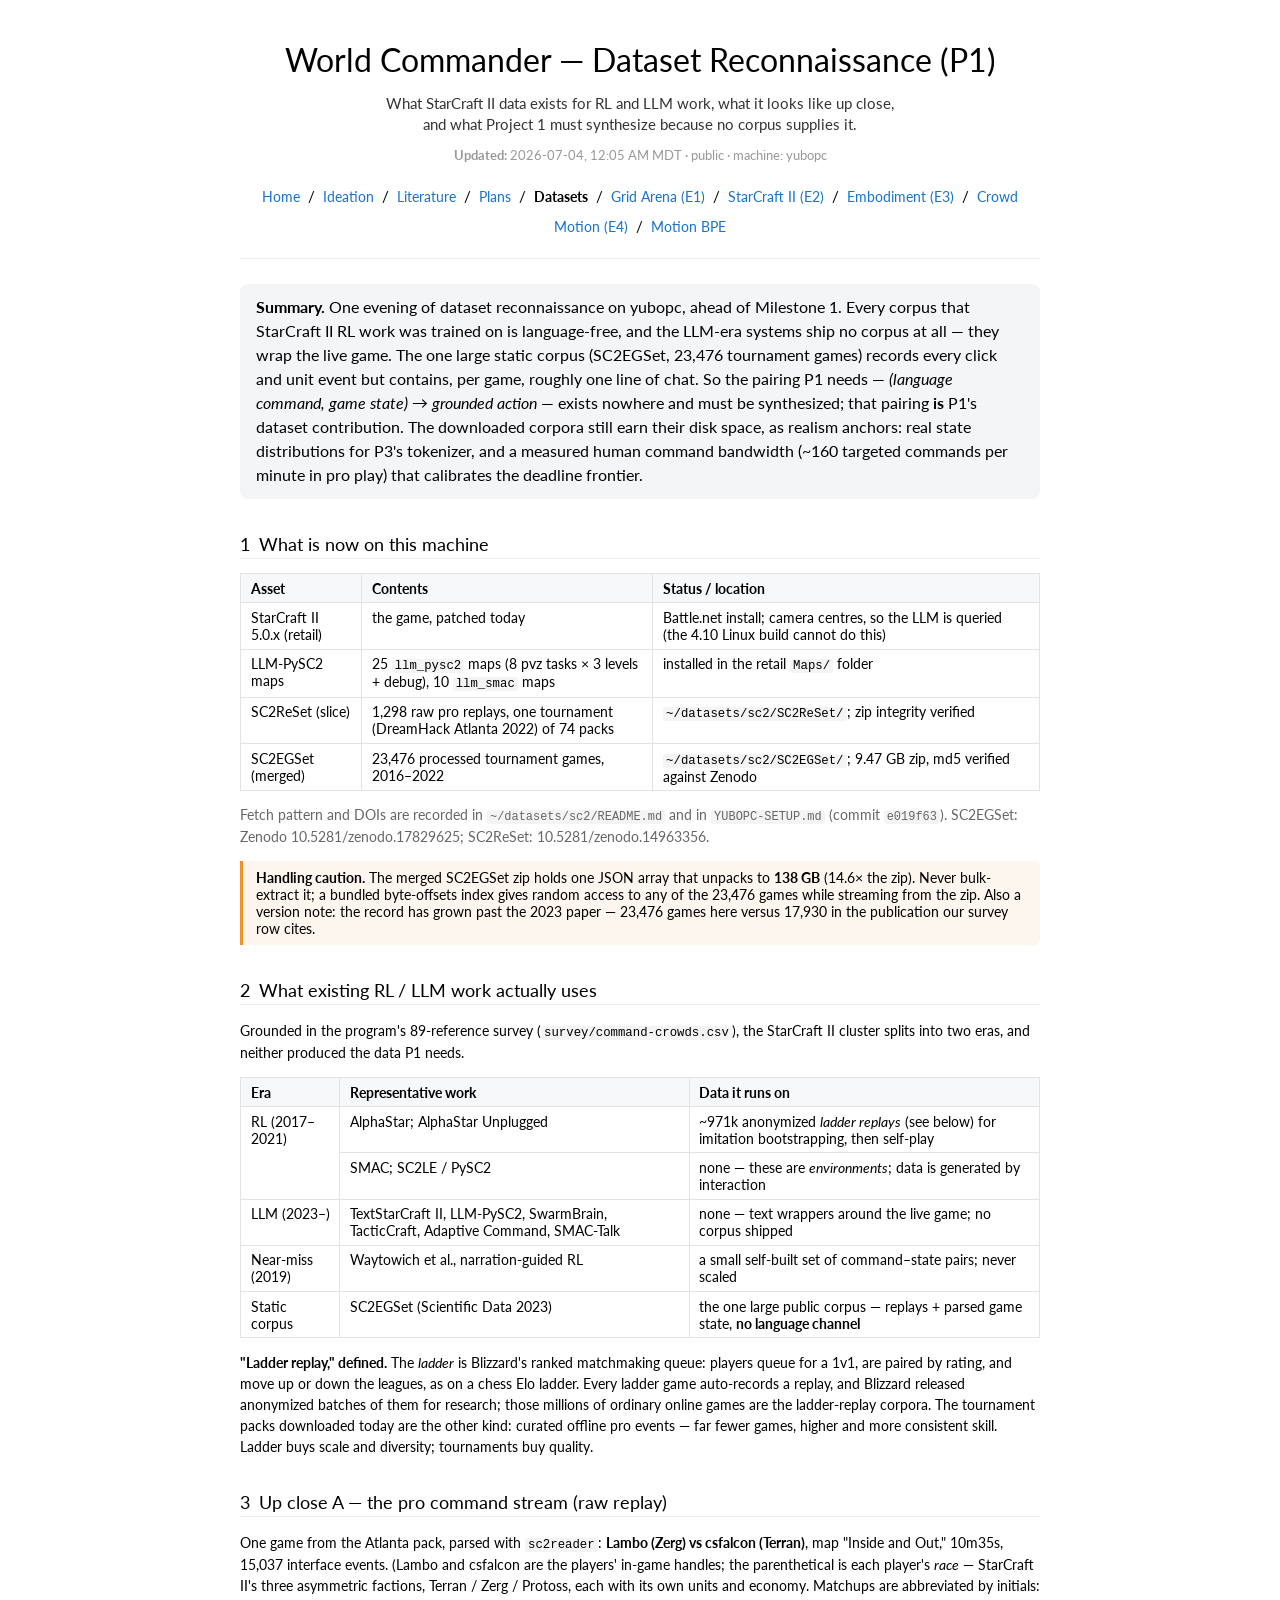
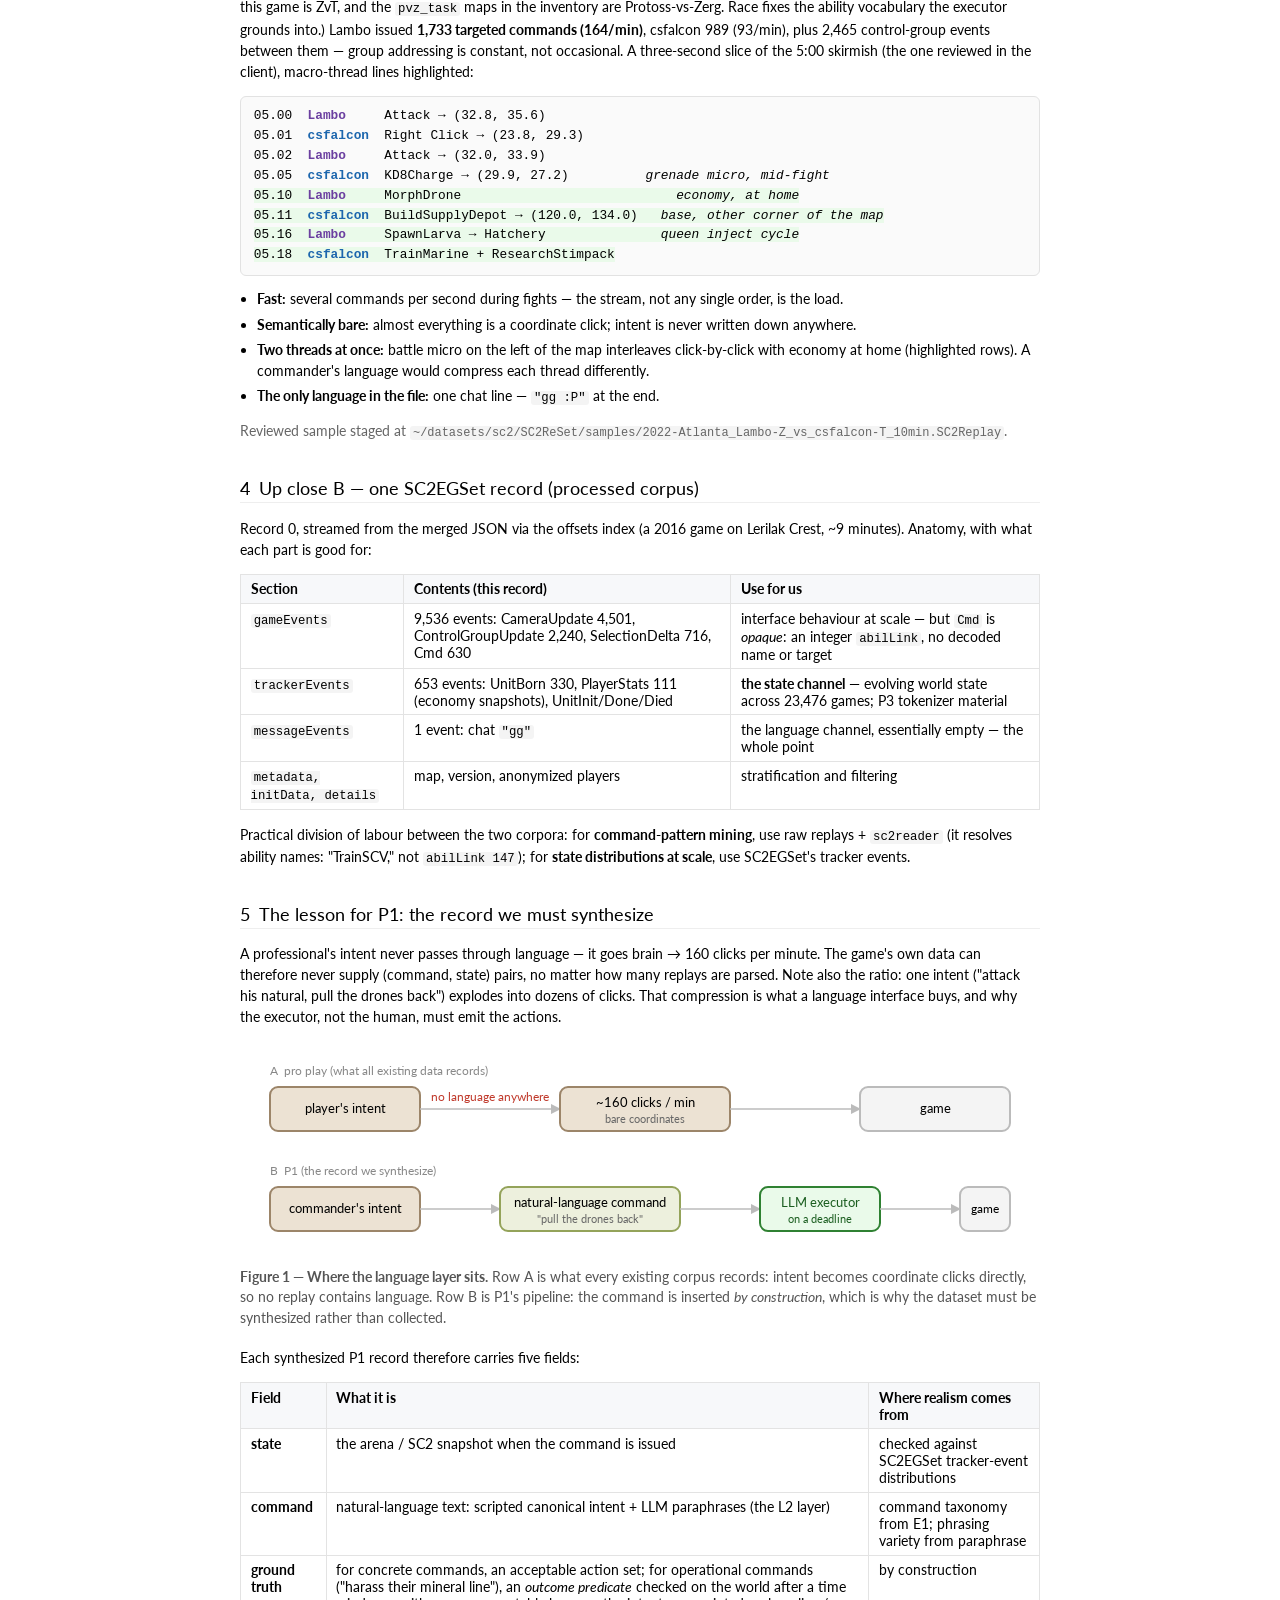
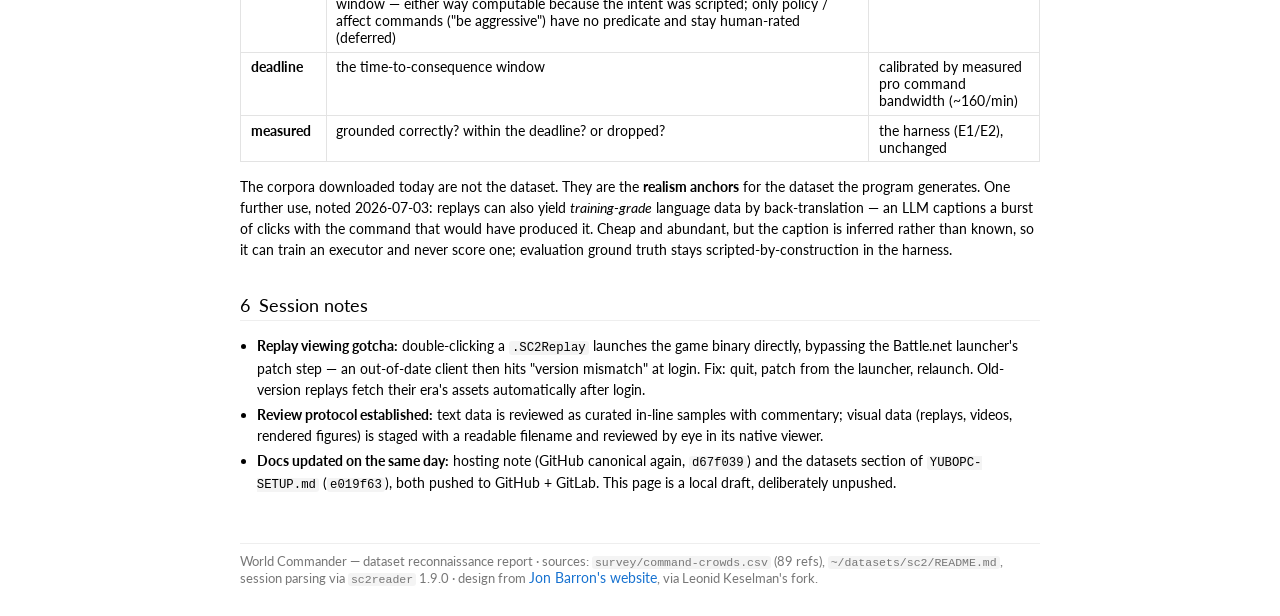
==== datasets.html @ 8c8896e9 "report: datasets.html — P1 dataset reconnaissance joins the hub The 2026-07-03 recon report: corpora" ====
<!doctype html>
<html lang="en"><head><meta charset="utf-8">
<meta name="robots" content="noindex, nofollow">
<meta name="viewport" content="width=device-width, initial-scale=1">
<title>World Commander &mdash; Dataset Reconnaissance (P1)</title>
<link rel="stylesheet" href="style.css">
<link href="https://fonts.googleapis.com/css?family=Lato:400,700,400italic,700italic" rel="stylesheet">
<style>
  /* page-specific report styles (generic base in style.css) */
  h2 { font-size: 1.1rem; margin-top: 2.2rem; border-bottom: 1px solid #eee; padding-bottom: .2rem; }
  .summary { background:#f3f5f7; border-radius:8px; padding:.7rem 1rem; font-size:1rem; }
  table { border-collapse: collapse; margin:.6rem 0; font-size:.92rem; }
  th, td { border:1px solid #e3e3e3; padding:.35rem .6rem; text-align:left; vertical-align:top; }
  th { background:#f7f8fa; }
  .hint { color:#666; font-size:.85rem; }
  pre.stream { background:#fafafa; border:1px solid #e2e2e2; border-radius:6px;
               padding:.6rem .8rem; font-size:.8rem; line-height:1.55; overflow-x:auto; }
  pre.stream .pL { color:#6b3fa0; font-weight:700; }   /* Lambo (Zerg) */
  pre.stream .pC { color:#1c66ad; font-weight:700; }   /* csfalcon (Terran) */
  pre.stream .macro { background:#eafaea; }            /* macro thread amid the fight */
  code { background:#f4f4f4; border-radius:3px; padding:0 .25em; font-size:.88em; }
  figure { margin:1.2rem 0; text-align:center; }
  figcaption { font-size:.85rem; color:#555; margin-top:.45rem; text-align:left; line-height:1.5; }
  .note { border-left:3px solid #f09228; background:#fdf6ee; padding:.5rem .8rem;
          font-size:.9rem; margin:.8rem 0; border-radius:0 6px 6px 0; }
  ul.tight { margin:.4rem 0; padding-left:1.2em; } ul.tight li { margin:.3em 0; line-height:1.5; }
  footer { margin-top:3rem; color:#777; font-size:.82rem; border-top:1px solid #eee; padding-top:.6rem; }
</style></head>
<body>
<div class="wrap">

<header class="mast">
  <h1>World Commander &mdash; Dataset Reconnaissance (P1)</h1>
  <p class="subtitle">What StarCraft II data exists for RL and LLM work, what it looks like up close, and what Project&nbsp;1 must synthesize because no corpus supplies it.</p>
  <p class="upd"><b>Updated:</b> 2026-07-04, 12:05 AM MDT &middot; public &middot; machine: yubopc</p>
</header>

<p class="topnav">
  <a href="home.html">Home</a> &nbsp;/&nbsp;
  <a href="ideation.html">Ideation</a> &nbsp;/&nbsp;
  <a href="literature.html">Literature</a> &nbsp;/&nbsp;
  <a href="plans.html">Plans</a> &nbsp;/&nbsp; <a href="datasets.html" class="active">Datasets</a> &nbsp;/&nbsp;
  <a href="index.html">Grid Arena (E1)</a> &nbsp;/&nbsp;
  <a href="sc2.html">StarCraft II (E2)</a> &nbsp;/&nbsp;
  <a href="embodiment.html">Embodiment (E3)</a> &nbsp;/&nbsp;
  <a href="motion.html">Crowd Motion (E4)</a> &nbsp;/&nbsp;
  <a href="graph-bpe-motion.html">Motion&nbsp;BPE</a>
</p>

<p class="summary"><b>Summary.</b> One evening of dataset reconnaissance on yubopc, ahead of Milestone&nbsp;1.
Every corpus that StarCraft II RL work was trained on is language-free, and the LLM-era systems ship no corpus
at all &mdash; they wrap the live game. The one large static corpus (SC2EGSet, 23,476 tournament games) records
every click and unit event but contains, per game, roughly one line of chat. So the pairing P1 needs &mdash;
<i>(language command, game state) &rarr; grounded action</i> &mdash; exists nowhere and must be synthesized;
that pairing <b>is</b> P1's dataset contribution. The downloaded corpora still earn their disk space, as
realism anchors: real state distributions for P3's tokenizer, and a measured human command bandwidth
(~160 targeted commands per minute in pro play) that calibrates the deadline frontier.</p>

<h2>1&ensp;What is now on this machine</h2>
<table>
<tr><th>Asset</th><th>Contents</th><th>Status / location</th></tr>
<tr><td>StarCraft II 5.0.x (retail)</td><td>the game, patched today</td><td>Battle.net install; camera centres, so the LLM is queried (the 4.10 Linux build cannot do this)</td></tr>
<tr><td>LLM-PySC2 maps</td><td>25 <code>llm_pysc2</code> maps (8 pvz tasks &times; 3 levels + debug), 10 <code>llm_smac</code> maps</td><td>installed in the retail <code>Maps/</code> folder</td></tr>
<tr><td>SC2ReSet (slice)</td><td>1,298 raw pro replays, one tournament (DreamHack Atlanta 2022) of 74 packs</td><td><code>~/datasets/sc2/SC2ReSet/</code>; zip integrity verified</td></tr>
<tr><td>SC2EGSet (merged)</td><td>23,476 processed tournament games, 2016&ndash;2022</td><td><code>~/datasets/sc2/SC2EGSet/</code>; 9.47&nbsp;GB zip, md5 verified against Zenodo</td></tr>
</table>
<p class="hint">Fetch pattern and DOIs are recorded in <code>~/datasets/sc2/README.md</code> and in <code>YUBOPC-SETUP.md</code> (commit <code>e019f63</code>). SC2EGSet: Zenodo 10.5281/zenodo.17829625; SC2ReSet: 10.5281/zenodo.14963356.</p>

<div class="note"><b>Handling caution.</b> The merged SC2EGSet zip holds one JSON array that unpacks to
<b>138&nbsp;GB</b> (14.6&times; the zip). Never bulk-extract it; a bundled byte-offsets index gives random access
to any of the 23,476 games while streaming from the zip. Also a version note: the record has grown past the
2023 paper &mdash; 23,476 games here versus 17,930 in the publication our survey row cites.</div>

<h2>2&ensp;What existing RL / LLM work actually uses</h2>
<p>Grounded in the program's 89-reference survey (<code>survey/command-crowds.csv</code>), the StarCraft II
cluster splits into two eras, and neither produced the data P1 needs.</p>
<table>
<tr><th>Era</th><th>Representative work</th><th>Data it runs on</th></tr>
<tr><td rowspan="2">RL (2017&ndash;2021)</td><td>AlphaStar; AlphaStar Unplugged</td><td>~971k anonymized <i>ladder replays</i> (see below) for imitation bootstrapping, then self-play</td></tr>
<tr><td>SMAC; SC2LE / PySC2</td><td>none &mdash; these are <i>environments</i>; data is generated by interaction</td></tr>
<tr><td>LLM (2023&ndash;)</td><td>TextStarCraft II, LLM-PySC2, SwarmBrain, TacticCraft, Adaptive Command, SMAC-Talk</td><td>none &mdash; text wrappers around the live game; no corpus shipped</td></tr>
<tr><td>Near-miss (2019)</td><td>Waytowich et al., narration-guided RL</td><td>a small self-built set of command&ndash;state pairs; never scaled</td></tr>
<tr><td>Static corpus</td><td>SC2EGSet (Scientific Data 2023)</td><td>the one large public corpus &mdash; replays + parsed game state, <b>no language channel</b></td></tr>
</table>
<p><b>"Ladder replay," defined.</b> The <i>ladder</i> is Blizzard's ranked matchmaking queue: players queue for
a 1v1, are paired by rating, and move up or down the leagues, as on a chess Elo ladder. Every ladder game
auto-records a replay, and Blizzard released anonymized batches of them for research; those millions of
ordinary online games are the ladder-replay corpora. The tournament packs downloaded today are the other kind:
curated offline pro events &mdash; far fewer games, higher and more consistent skill. Ladder buys scale and
diversity; tournaments buy quality.</p>

<h2>3&ensp;Up close A &mdash; the pro command stream (raw replay)</h2>
<p>One game from the Atlanta pack, parsed with <code>sc2reader</code>: <b>Lambo (Zerg) vs csfalcon (Terran)</b>,
map "Inside and Out," 10m35s, 15,037 interface events. (Lambo and csfalcon are the players' in-game handles;
the parenthetical is each player's <i>race</i> &mdash; StarCraft II's three asymmetric factions, Terran / Zerg /
Protoss, each with its own units and economy. Matchups are abbreviated by initials: this game is ZvT, and the
<code>pvz_task</code> maps in the inventory are Protoss-vs-Zerg. Race fixes the ability vocabulary the executor
grounds into.) Lambo issued <b>1,733 targeted commands (164/min)</b>,
csfalcon 989 (93/min), plus 2,465 control-group events between them &mdash; group addressing is constant, not
occasional. A three-second slice of the 5:00 skirmish (the one reviewed in the client), macro-thread lines
highlighted:</p>
<pre class="stream">
05.00  <span class="pL">Lambo</span>     Attack &rarr; (32.8, 35.6)
05.01  <span class="pC">csfalcon</span>  Right Click &rarr; (23.8, 29.3)
05.02  <span class="pL">Lambo</span>     Attack &rarr; (32.0, 33.9)
05.05  <span class="pC">csfalcon</span>  KD8Charge &rarr; (29.9, 27.2)          <i>grenade micro, mid-fight</i>
<span class="macro">05.10  <span class="pL">Lambo</span>     MorphDrone                            <i>economy, at home</i></span>
<span class="macro">05.11  <span class="pC">csfalcon</span>  BuildSupplyDepot &rarr; (120.0, 134.0)   <i>base, other corner of the map</i></span>
<span class="macro">05.16  <span class="pL">Lambo</span>     SpawnLarva &rarr; Hatchery               <i>queen inject cycle</i></span>
<span class="macro">05.18  <span class="pC">csfalcon</span>  TrainMarine + ResearchStimpack</span>
</pre>
<ul class="tight">
<li><b>Fast:</b> several commands per second during fights &mdash; the stream, not any single order, is the load.</li>
<li><b>Semantically bare:</b> almost everything is a coordinate click; intent is never written down anywhere.</li>
<li><b>Two threads at once:</b> battle micro on the left of the map interleaves click-by-click with economy
    at home (highlighted rows). A commander's language would compress each thread differently.</li>
<li><b>The only language in the file:</b> one chat line &mdash; <code>"gg :P"</code> at the end.</li>
</ul>
<p class="hint">Reviewed sample staged at
<code>~/datasets/sc2/SC2ReSet/samples/2022-Atlanta_Lambo-Z_vs_csfalcon-T_10min.SC2Replay</code>.</p>

<h2>4&ensp;Up close B &mdash; one SC2EGSet record (processed corpus)</h2>
<p>Record 0, streamed from the merged JSON via the offsets index (a 2016 game on Lerilak Crest, ~9 minutes).
Anatomy, with what each part is good for:</p>
<table>
<tr><th>Section</th><th>Contents (this record)</th><th>Use for us</th></tr>
<tr><td><code>gameEvents</code></td><td>9,536 events: CameraUpdate 4,501, ControlGroupUpdate 2,240, SelectionDelta 716, Cmd 630</td><td>interface behaviour at scale &mdash; but <code>Cmd</code> is <i>opaque</i>: an integer <code>abilLink</code>, no decoded name or target</td></tr>
<tr><td><code>trackerEvents</code></td><td>653 events: UnitBorn 330, PlayerStats 111 (economy snapshots), UnitInit/Done/Died</td><td><b>the state channel</b> &mdash; evolving world state across 23,476 games; P3 tokenizer material</td></tr>
<tr><td><code>messageEvents</code></td><td>1 event: chat <code>"gg"</code></td><td>the language channel, essentially empty &mdash; the whole point</td></tr>
<tr><td><code>metadata, initData, details</code></td><td>map, version, anonymized players</td><td>stratification and filtering</td></tr>
</table>
<p>Practical division of labour between the two corpora: for <b>command-pattern mining</b>, use raw replays +
<code>sc2reader</code> (it resolves ability names: "TrainSCV," not <code>abilLink 147</code>); for <b>state
distributions at scale</b>, use SC2EGSet's tracker events.</p>

<h2>5&ensp;The lesson for P1: the record we must synthesize</h2>
<p>A professional's intent never passes through language &mdash; it goes brain &rarr; 160 clicks per minute.
The game's own data can therefore never supply (command, state) pairs, no matter how many replays are parsed.
Note also the ratio: one intent ("attack his natural, pull the drones back") explodes into dozens of clicks.
That compression is what a language interface buys, and why the executor, not the human, must emit the actions.</p>

<figure>
<svg viewBox="0 0 760 210" width="100%" style="max-width:760px" role="img" aria-label="Where the language layer sits">
  <defs>
    <marker id="ar" viewBox="0 0 10 10" refX="9" refY="5" markerWidth="7" markerHeight="7" orient="auto">
      <path d="M0,0 L10,5 L0,10 z" fill="#bbb"/>
    </marker>
  </defs>
  <!-- row A: pro play -->
  <text x="10" y="28" font-size="12" fill="#888" font-family="Lato, sans-serif">A&ensp;pro play (what all existing data records)</text>
  <rect x="10" y="40" width="150" height="44" rx="8" fill="#ece2d3" stroke="#9c8569" stroke-width="2"/>
  <text x="85" y="66" text-anchor="middle" font-size="13" font-family="Lato, sans-serif">player's intent</text>
  <line x1="160" y1="62" x2="300" y2="62" stroke="#bbb" stroke-width="1.5" marker-end="url(#ar)"/>
  <text x="230" y="54" text-anchor="middle" font-size="11.5" fill="#c0392b" font-family="Lato, sans-serif">no language anywhere</text>
  <rect x="300" y="40" width="170" height="44" rx="8" fill="#ece2d3" stroke="#9c8569" stroke-width="2"/>
  <text x="385" y="60" text-anchor="middle" font-size="13" font-family="Lato, sans-serif">~160 clicks / min</text>
  <text x="385" y="76" text-anchor="middle" font-size="11" fill="#666" font-family="Lato, sans-serif">bare coordinates</text>
  <line x1="470" y1="62" x2="600" y2="62" stroke="#bbb" stroke-width="1.5" marker-end="url(#ar)"/>
  <rect x="600" y="40" width="150" height="44" rx="8" fill="#f4f4f4" stroke="#bbb" stroke-width="2"/>
  <text x="675" y="66" text-anchor="middle" font-size="13" font-family="Lato, sans-serif">game</text>
  <!-- row B: P1 -->
  <text x="10" y="128" font-size="12" fill="#888" font-family="Lato, sans-serif">B&ensp;P1 (the record we synthesize)</text>
  <rect x="10" y="140" width="150" height="44" rx="8" fill="#ece2d3" stroke="#9c8569" stroke-width="2"/>
  <text x="85" y="166" text-anchor="middle" font-size="13" font-family="Lato, sans-serif">commander's intent</text>
  <line x1="160" y1="162" x2="240" y2="162" stroke="#bbb" stroke-width="1.5" marker-end="url(#ar)"/>
  <rect x="240" y="140" width="180" height="44" rx="8" fill="#edf0dd" stroke="#94a35a" stroke-width="2"/>
  <text x="330" y="160" text-anchor="middle" font-size="13" font-family="Lato, sans-serif">natural-language command</text>
  <text x="330" y="176" text-anchor="middle" font-size="11" fill="#666" font-family="Lato, sans-serif">"pull the drones back"</text>
  <line x1="420" y1="162" x2="500" y2="162" stroke="#bbb" stroke-width="1.5" marker-end="url(#ar)"/>
  <rect x="500" y="140" width="120" height="44" rx="8" fill="#eafaea" stroke="#2f8132" stroke-width="2"/>
  <text x="560" y="160" text-anchor="middle" font-size="13" fill="#1b5e20" font-family="Lato, sans-serif">LLM executor</text>
  <text x="560" y="176" text-anchor="middle" font-size="11" fill="#1b5e20" font-family="Lato, sans-serif">on a deadline</text>
  <line x1="620" y1="162" x2="700" y2="162" stroke="#bbb" stroke-width="1.5" marker-end="url(#ar)"/>
  <rect x="700" y="140" width="50" height="44" rx="8" fill="#f4f4f4" stroke="#bbb" stroke-width="2"/>
  <text x="725" y="166" text-anchor="middle" font-size="12" font-family="Lato, sans-serif">game</text>
</svg>
<figcaption><b>Figure 1 &mdash; Where the language layer sits.</b> Row A is what every existing corpus records:
intent becomes coordinate clicks directly, so no replay contains language. Row B is P1's pipeline: the command
is inserted <i>by construction</i>, which is why the dataset must be synthesized rather than collected.</figcaption>
</figure>

<p>Each synthesized P1 record therefore carries five fields:</p>
<table>
<tr><th>Field</th><th>What it is</th><th>Where realism comes from</th></tr>
<tr><td><b>state</b></td><td>the arena / SC2 snapshot when the command is issued</td><td>checked against SC2EGSet tracker-event distributions</td></tr>
<tr><td><b>command</b></td><td>natural-language text: scripted canonical intent + LLM paraphrases (the L2 layer)</td><td>command taxonomy from E1; phrasing variety from paraphrase</td></tr>
<tr><td><b>ground truth</b></td><td>for concrete commands, an acceptable action set; for operational commands
("harass their mineral line"), an <i>outcome predicate</i> checked on the world after a time window &mdash;
either way computable because the intent was scripted; only policy / affect commands ("be aggressive") have no
predicate and stay human-rated (deferred)</td><td>by construction</td></tr>
<tr><td><b>deadline</b></td><td>the time-to-consequence window</td><td>calibrated by measured pro command bandwidth (~160/min)</td></tr>
<tr><td><b>measured</b></td><td>grounded correctly? within the deadline? or dropped?</td><td>the harness (E1/E2), unchanged</td></tr>
</table>
<p>The corpora downloaded today are not the dataset. They are the <b>realism anchors</b> for the dataset the
program generates. One further use, noted 2026-07-03: replays can also yield <i>training-grade</i> language data
by back-translation &mdash; an LLM captions a burst of clicks with the command that would have produced it. Cheap
and abundant, but the caption is inferred rather than known, so it can train an executor and never score one;
evaluation ground truth stays scripted-by-construction in the harness.</p>

<h2>6&ensp;Session notes</h2>
<ul class="tight">
<li><b>Replay viewing gotcha:</b> double-clicking a <code>.SC2Replay</code> launches the game binary directly,
bypassing the Battle.net launcher's patch step &mdash; an out-of-date client then hits "version mismatch" at
login. Fix: quit, patch from the launcher, relaunch. Old-version replays fetch their era's assets automatically
after login.</li>
<li><b>Review protocol established:</b> text data is reviewed as curated in-line samples with commentary;
visual data (replays, videos, rendered figures) is staged with a readable filename and reviewed by eye in its
native viewer.</li>
<li><b>Docs updated on the same day:</b> hosting note (GitHub canonical again, <code>d67f039</code>) and the
datasets section of <code>YUBOPC-SETUP.md</code> (<code>e019f63</code>), both pushed to GitHub + GitLab.
This page is a local draft, deliberately unpushed.</li>
</ul>

<footer>
World Commander &mdash; dataset reconnaissance report &middot; sources: <code>survey/command-crowds.csv</code> (89 refs),
<code>~/datasets/sc2/README.md</code>, session parsing via <code>sc2reader</code> 1.9.0 &middot;
design from <a href="https://jonbarron.info">Jon Barron's website</a>, via Leonid Keselman's fork.
</footer>

</div></body></html>
---- style.css ----
/* World Commander report hub — design adapted from Jon Barron's website
   (https://jonbarron.info), via Leonid Keselman's Jekyll fork, ported to static
   HTML. White background, Lato, blue (#1772d0) links, centered ~800px column. */

html, body { margin:0; padding:0; background:#fff; }

a { color:#1772d0; text-decoration:none; }
a:focus, a:hover { color:#f09228; text-decoration:none; }

body, td, th, tr, p, a, li { font-family:'Lato', Verdana, Helvetica, sans-serif; font-size:14px; }
strong, b { font-family:'Lato', Verdana, Helvetica, sans-serif; }
p { line-height:1.5; }

h1 { font-family:'Lato', Verdana, Helvetica, sans-serif; font-size:32px; font-weight:normal; text-align:center; margin:14px 0; }
h2 { font-family:'Lato', Verdana, Helvetica, sans-serif; font-size:22px; font-weight:normal; margin:2.2rem 0 .9rem; }
h3 { font-family:'Lato', Verdana, Helvetica, sans-serif; font-size:16px; font-weight:700; margin:0; }

/* centered single column */
.wrap { max-width:800px; margin:0 auto; padding:1.6rem 1.3rem 3rem; }

/* header / masthead */
.mast { text-align:center; padding-bottom:.3rem; }
.mast .subtitle { font-size:15px; color:#333; margin:6px auto 0; max-width:34em; line-height:1.45; }
.mast .upd { color:#999; font-size:12.5px; margin:11px 0 0; }

/* top navigation */
.topnav { text-align:center; font-size:15px; margin:.7em 0 1.7em; border-bottom:1px solid #eee; padding-bottom:1.1em; line-height:2; }
.topnav a.active { color:#000; font-weight:700; }

/* foldable members */
details.fold { margin:1.4rem 0; }
details.fold > summary { list-style:none; cursor:pointer; font-size:22px; user-select:none; }
details.fold > summary::-webkit-details-marker { display:none; }
details.fold > summary::before { content:"\25B8"; color:#999; margin-right:.45rem; font-size:.7em; }
details.fold[open] > summary::before { content:"\25BE"; }
details.fold[open] > summary { margin-bottom:1rem; }
.members { display:flex; flex-direction:column; gap:0; border:1px solid #e6e6e6; border-radius:10px; overflow:hidden; }
.member { display:flex; align-items:stretch; gap:1.15rem; padding:.95rem 1.1rem; }
.member + .member { border-top:1px solid #e6e6e6; }
.member .avatar { position:relative; flex:0 0 88px; width:88px; align-self:stretch; min-height:88px; border-radius:8px; background:#eee; border:1px solid #ddd; overflow:hidden; display:flex; align-items:center; justify-content:center; color:#999; font-weight:700; font-size:22px; letter-spacing:.5px; }
.member .avatar img { position:absolute; inset:0; width:100%; height:100%; object-fit:cover; object-position:center top; }
.member .minfo { align-self:center; }
.member .minfo { flex:1 1 auto; min-width:0; }
.member .nm { font-weight:700; font-size:16px; margin-bottom:.25rem; }
.member .line { font-size:13px; line-height:1.5; margin-top:.2rem; }
.member .line b { color:#888; }
.member .tbd { color:#aaa; font-style:italic; }

/* report content */
.para { font-size:15px; margin:0 0 .55rem; }
.focus { font-size:15px; margin:0 0 .55rem; } .focus b { font-weight:700; }
.legend { color:#888; font-size:12.5px; line-height:1.5; margin:.3rem 0 0; }
.stages { font-size:14px; line-height:1.55; margin:.7rem 0 .2rem; padding-left:1.15em; }
.stages li { margin:.4em 0; }
table.repro { border-collapse:collapse; width:100%; margin:.7rem 0; font-size:13px; }
table.repro th, table.repro td { border:1px solid #e2e8f0; padding:6px 9px; text-align:left; vertical-align:top; line-height:1.45; }
table.repro th { background:#f7f8fa; font-weight:700; }

/* paradigm flowchart */
.pipe { display:flex; align-items:center; flex-wrap:wrap; gap:9px; margin:1.1rem 0 .5rem; }
.box { border-radius:8px; padding:10px 13px; font-size:13px; text-align:center; border:2px solid; }
.shared { background:#ece2d3; border-color:#9c8569; }   /* trunk  */
.edge { background:#edf0dd; border-color:#94a35a; }     /* branch */
.arr { color:#bbb; font-size:1.3rem; }
.execs { display:flex; flex-direction:column; gap:7px; }
.erow { display:flex; align-items:center; gap:7px; flex-wrap:wrap; }
.grow { background:#eafaea; border-color:#2f8132; color:#1b5e20; }
.parked { background:#f4f4f4; border-color:#bbb; color:#888; }

/* project / publication rows (for the report pages that list items) */
.proj-row { display:flex; gap:1rem; align-items:flex-start; margin:1.1rem 0; }
.proj-img img { max-width:160px; height:auto; border-radius:6px; }

/* footer attribution */
.attribution { text-align:center; font-size:12px; color:#aaa; margin-top:3rem; }
.attribution a { font-size:12px; }

/* responsive */
@media screen and (max-width:720px) {
  body, td, th, tr, p, a { font-size:15px; }
  h1 { font-size:28px; } h2 { font-size:20px; }
  .topnav { font-size:14px; }
  .proj-row { flex-direction:column; }
  .proj-img img { max-width:240px; }
}
@media screen and (max-width:480px) {
  h1 { font-size:24px; } h2 { font-size:18px; } h3 { font-size:15px; }
}
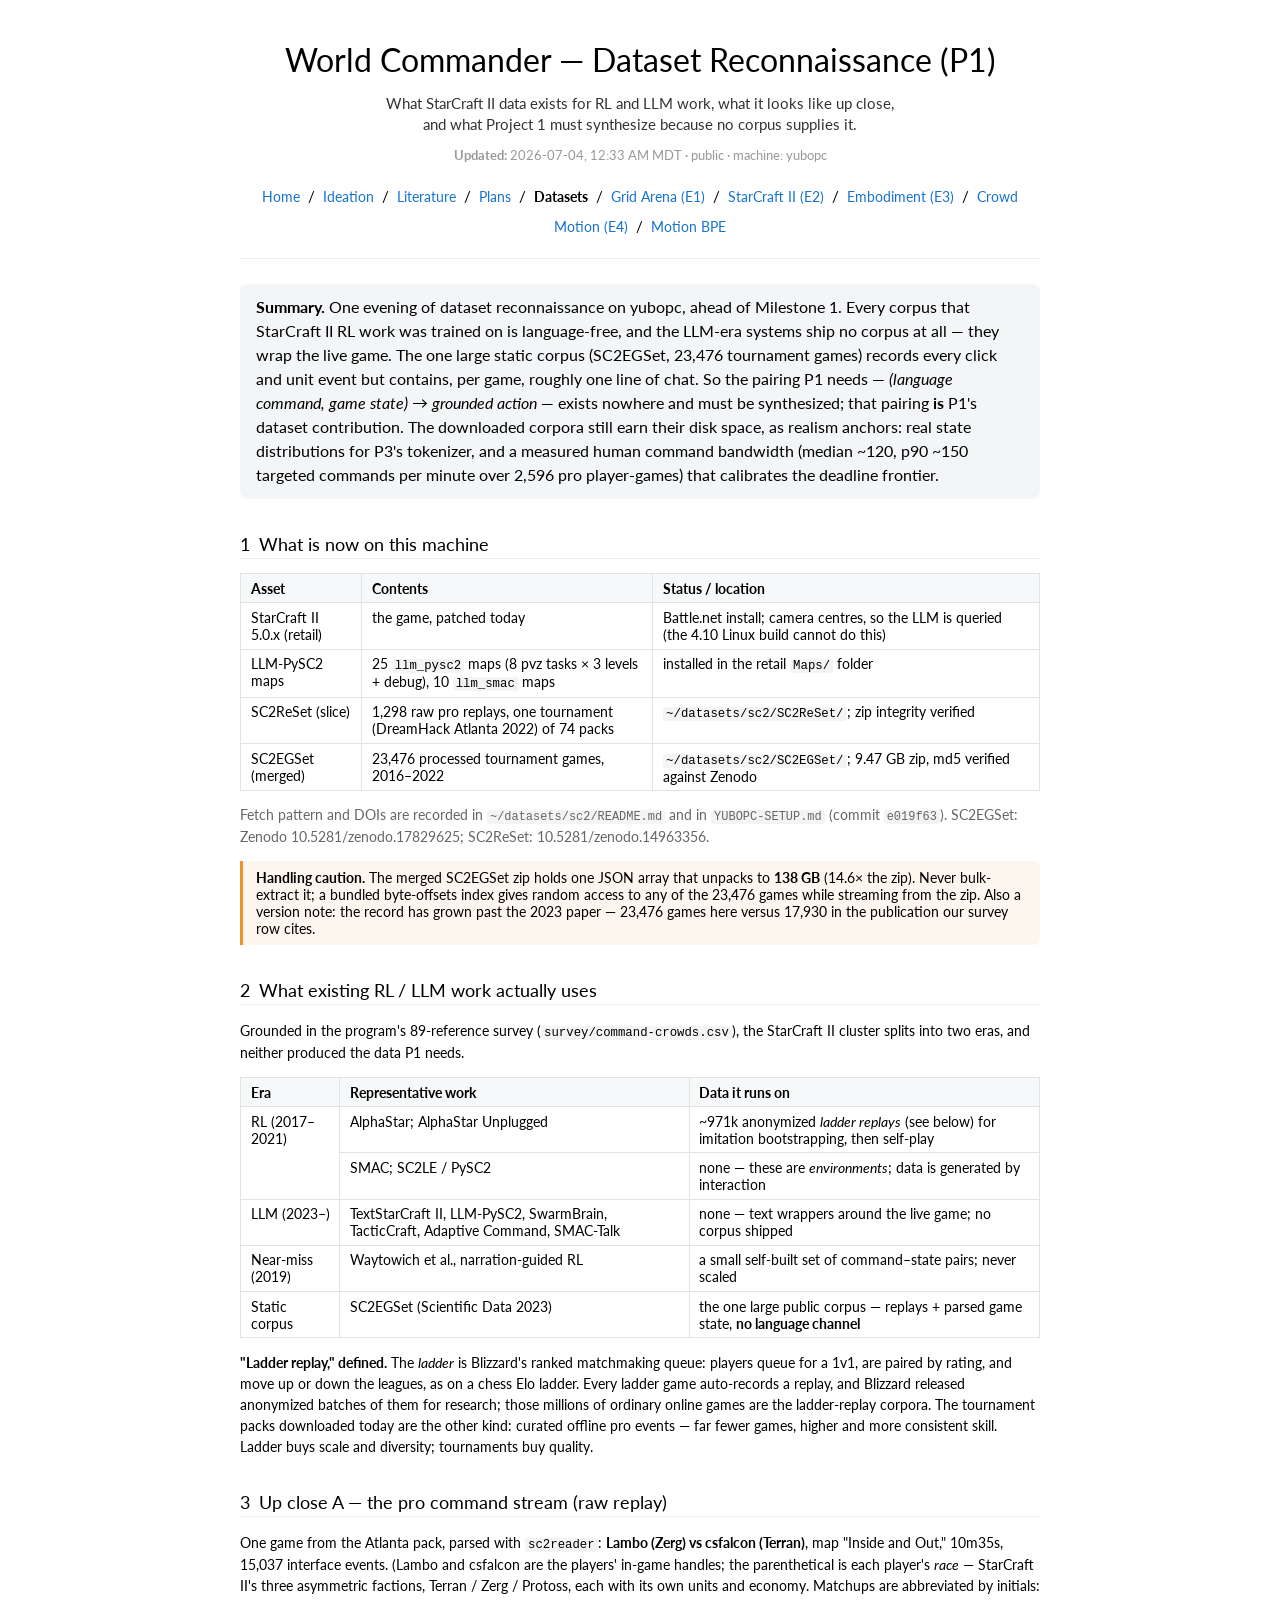
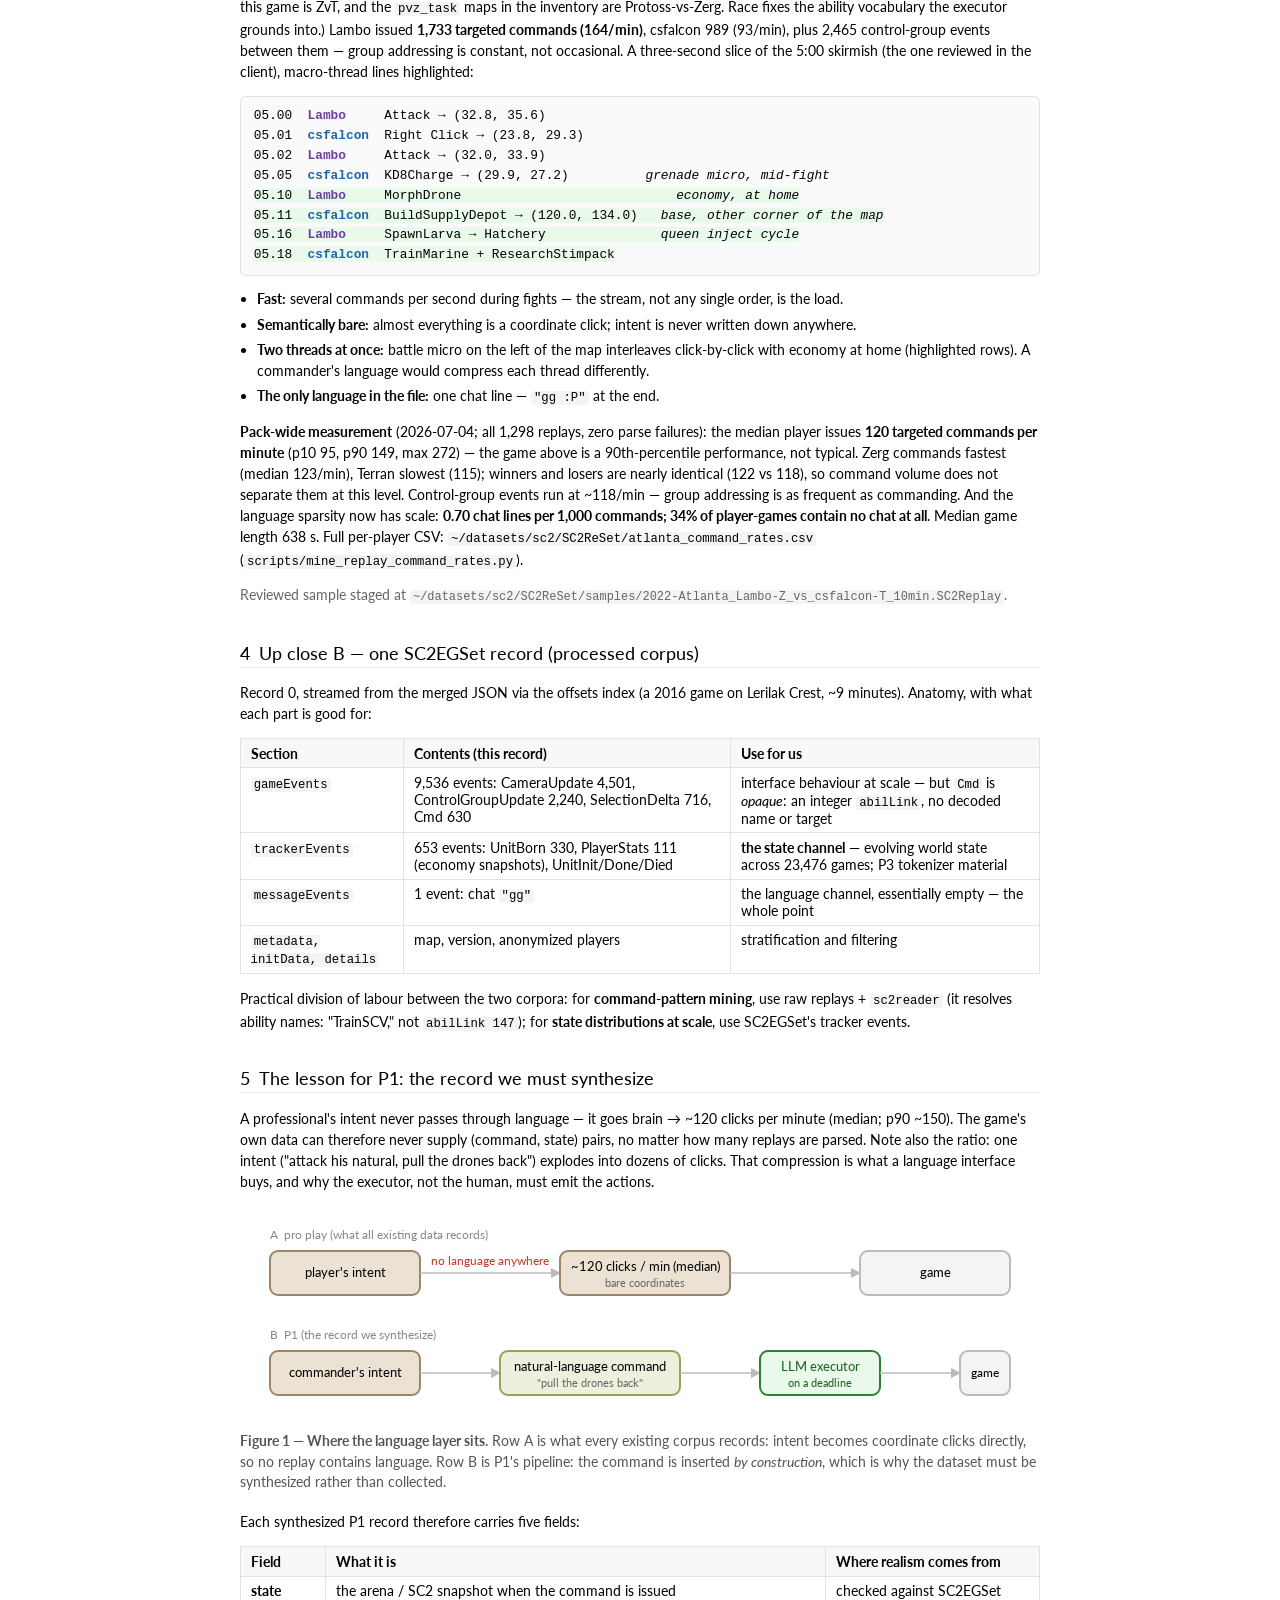
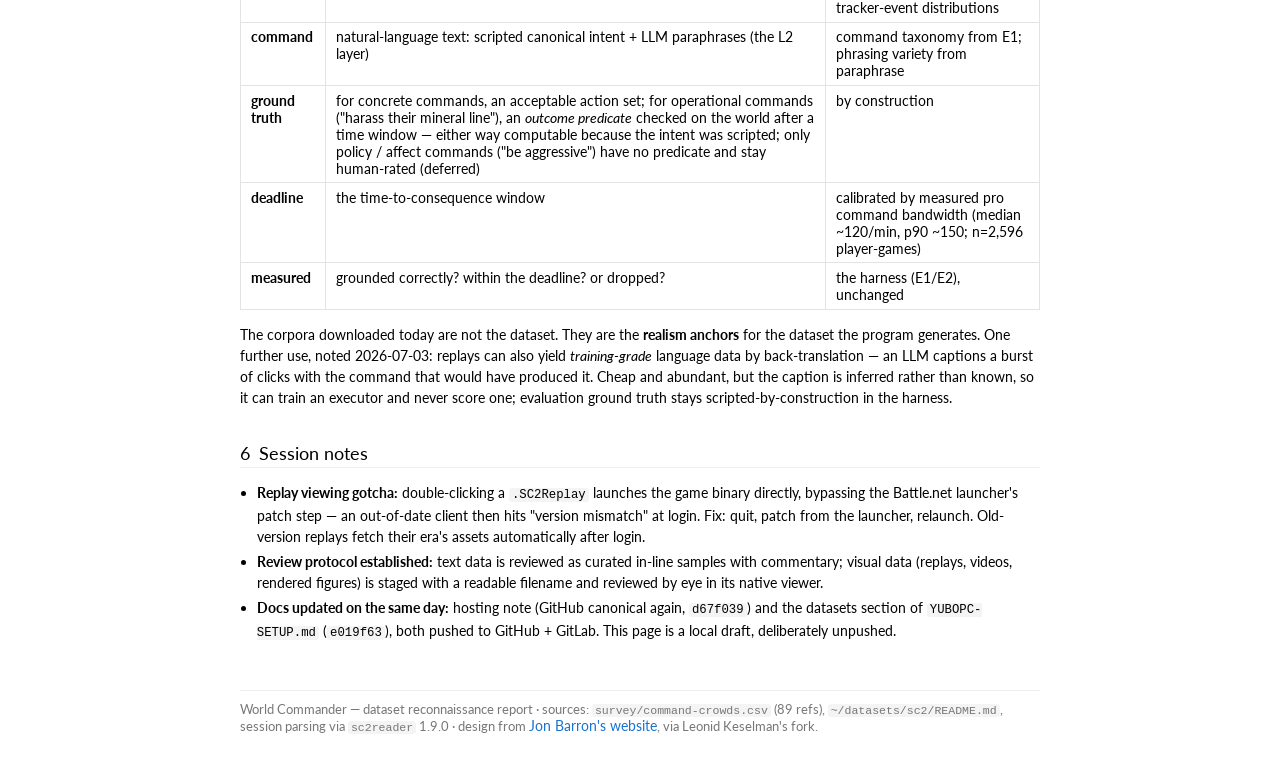
==== commit 6ff688fe: "datasets: replace n=1 bandwidth anchor with measured pack-wide distribution All 1,298 Atlanta replay" ====
--- a/datasets.html
+++ b/datasets.html
@@ -32,7 +32,7 @@
 <header class="mast">
   <h1>World Commander &mdash; Dataset Reconnaissance (P1)</h1>
   <p class="subtitle">What StarCraft II data exists for RL and LLM work, what it looks like up close, and what Project&nbsp;1 must synthesize because no corpus supplies it.</p>
-  <p class="upd"><b>Updated:</b> 2026-07-04, 12:05 AM MDT &middot; public &middot; machine: yubopc</p>
+  <p class="upd"><b>Updated:</b> 2026-07-04, 12:33 AM MDT &middot; public &middot; machine: yubopc</p>
 </header>
 
 <p class="topnav">
@@ -54,7 +54,8 @@
 <i>(language command, game state) &rarr; grounded action</i> &mdash; exists nowhere and must be synthesized;
 that pairing <b>is</b> P1's dataset contribution. The downloaded corpora still earn their disk space, as
 realism anchors: real state distributions for P3's tokenizer, and a measured human command bandwidth
-(~160 targeted commands per minute in pro play) that calibrates the deadline frontier.</p>
+(median ~120, p90 ~150 targeted commands per minute over 2,596 pro player-games) that calibrates the
+deadline frontier.</p>
 
 <h2>1&ensp;What is now on this machine</h2>
 <table>
@@ -116,6 +117,14 @@
     at home (highlighted rows). A commander's language would compress each thread differently.</li>
 <li><b>The only language in the file:</b> one chat line &mdash; <code>"gg :P"</code> at the end.</li>
 </ul>
+<p><b>Pack-wide measurement</b> (2026-07-04; all 1,298 replays, zero parse failures): the median player issues
+<b>120 targeted commands per minute</b> (p10 95, p90 149, max 272) &mdash; the game above is a 90th-percentile
+performance, not typical. Zerg commands fastest (median 123/min), Terran slowest (115); winners and losers are
+nearly identical (122 vs 118), so command volume does not separate them at this level. Control-group events run
+at ~118/min &mdash; group addressing is as frequent as commanding. And the language sparsity now has scale:
+<b>0.70 chat lines per 1,000 commands; 34% of player-games contain no chat at all</b>. Median game length 638&nbsp;s.
+Full per-player CSV: <code>~/datasets/sc2/SC2ReSet/atlanta_command_rates.csv</code>
+(<code>scripts/mine_replay_command_rates.py</code>).</p>
 <p class="hint">Reviewed sample staged at
 <code>~/datasets/sc2/SC2ReSet/samples/2022-Atlanta_Lambo-Z_vs_csfalcon-T_10min.SC2Replay</code>.</p>
 
@@ -134,7 +143,8 @@
 distributions at scale</b>, use SC2EGSet's tracker events.</p>
 
 <h2>5&ensp;The lesson for P1: the record we must synthesize</h2>
-<p>A professional's intent never passes through language &mdash; it goes brain &rarr; 160 clicks per minute.
+<p>A professional's intent never passes through language &mdash; it goes brain &rarr; ~120 clicks per minute
+(median; p90 ~150).
 The game's own data can therefore never supply (command, state) pairs, no matter how many replays are parsed.
 Note also the ratio: one intent ("attack his natural, pull the drones back") explodes into dozens of clicks.
 That compression is what a language interface buys, and why the executor, not the human, must emit the actions.</p>
@@ -153,7 +163,7 @@
   <line x1="160" y1="62" x2="300" y2="62" stroke="#bbb" stroke-width="1.5" marker-end="url(#ar)"/>
   <text x="230" y="54" text-anchor="middle" font-size="11.5" fill="#c0392b" font-family="Lato, sans-serif">no language anywhere</text>
   <rect x="300" y="40" width="170" height="44" rx="8" fill="#ece2d3" stroke="#9c8569" stroke-width="2"/>
-  <text x="385" y="60" text-anchor="middle" font-size="13" font-family="Lato, sans-serif">~160 clicks / min</text>
+  <text x="385" y="60" text-anchor="middle" font-size="13" font-family="Lato, sans-serif">~120 clicks / min (median)</text>
   <text x="385" y="76" text-anchor="middle" font-size="11" fill="#666" font-family="Lato, sans-serif">bare coordinates</text>
   <line x1="470" y1="62" x2="600" y2="62" stroke="#bbb" stroke-width="1.5" marker-end="url(#ar)"/>
   <rect x="600" y="40" width="150" height="44" rx="8" fill="#f4f4f4" stroke="#bbb" stroke-width="2"/>
@@ -188,7 +198,7 @@
 ("harass their mineral line"), an <i>outcome predicate</i> checked on the world after a time window &mdash;
 either way computable because the intent was scripted; only policy / affect commands ("be aggressive") have no
 predicate and stay human-rated (deferred)</td><td>by construction</td></tr>
-<tr><td><b>deadline</b></td><td>the time-to-consequence window</td><td>calibrated by measured pro command bandwidth (~160/min)</td></tr>
+<tr><td><b>deadline</b></td><td>the time-to-consequence window</td><td>calibrated by measured pro command bandwidth (median ~120/min, p90 ~150; n=2,596 player-games)</td></tr>
 <tr><td><b>measured</b></td><td>grounded correctly? within the deadline? or dropped?</td><td>the harness (E1/E2), unchanged</td></tr>
 </table>
 <p>The corpora downloaded today are not the dataset. They are the <b>realism anchors</b> for the dataset the
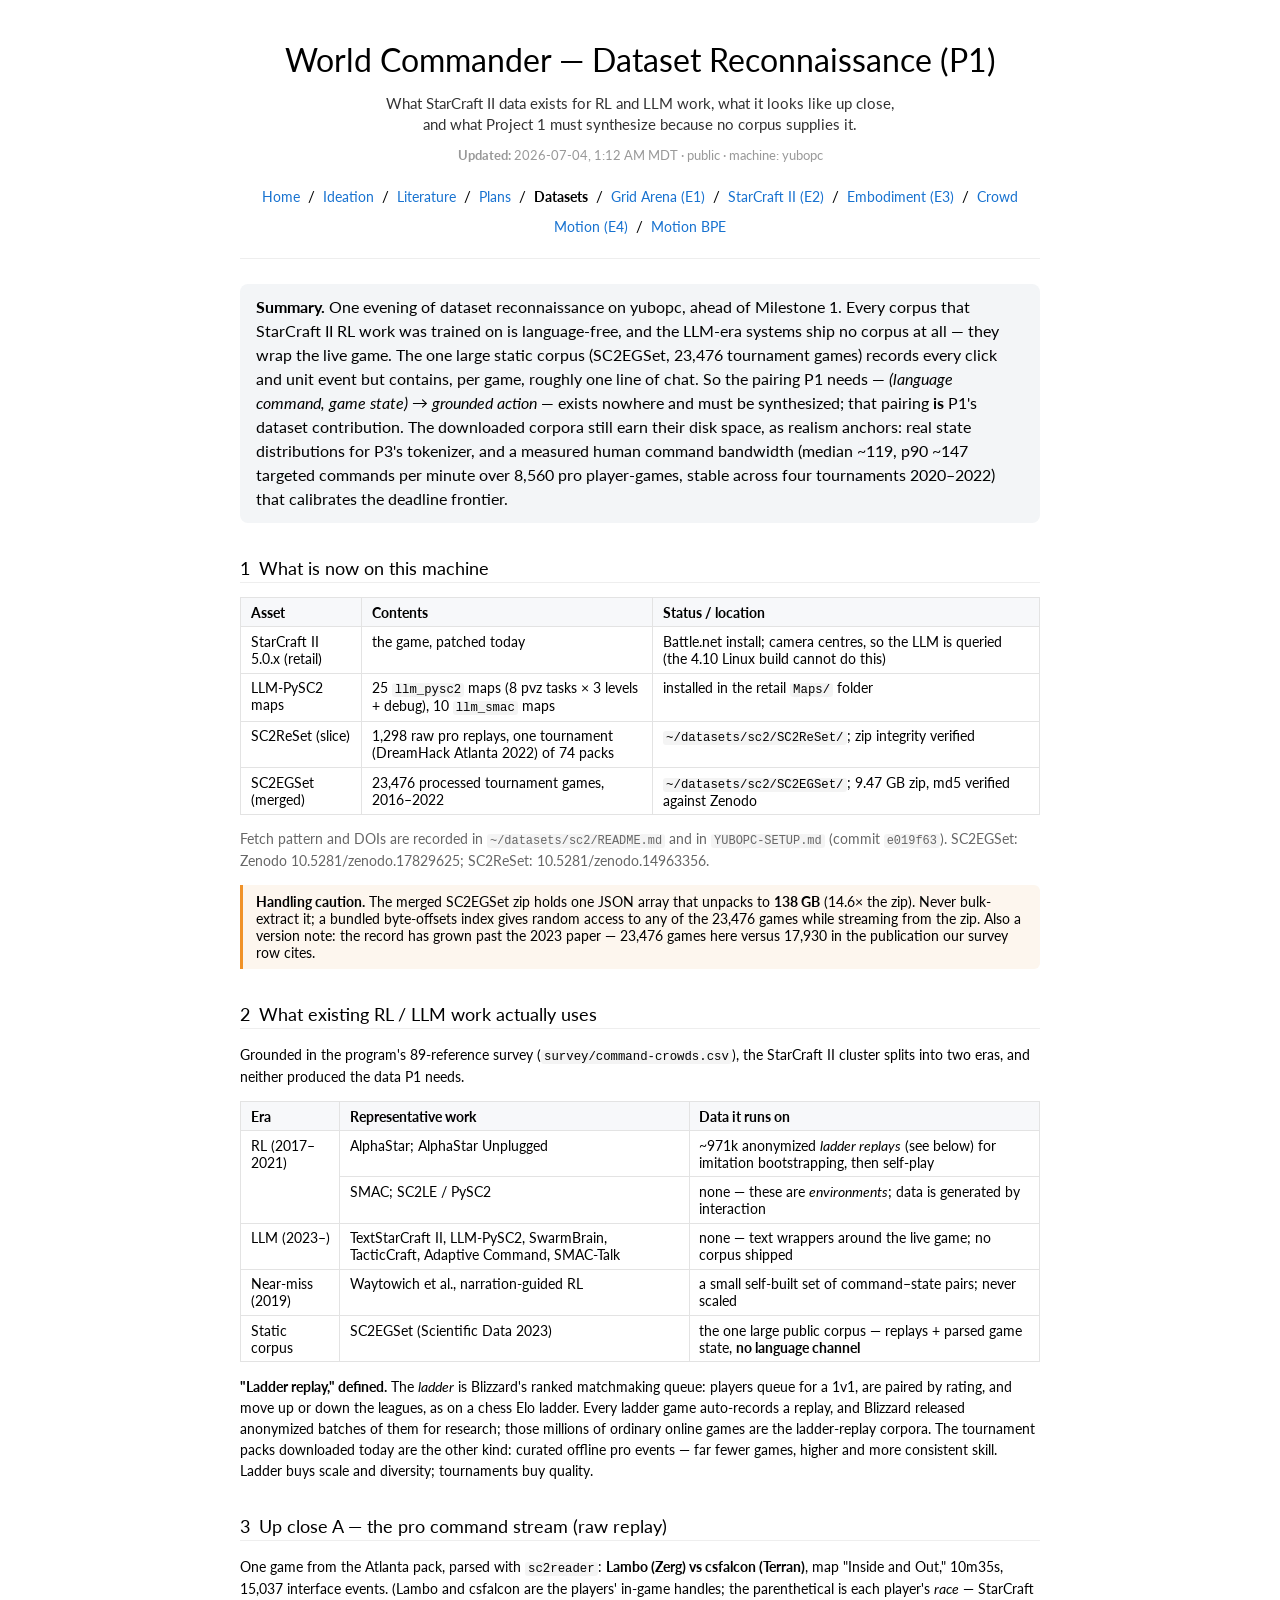
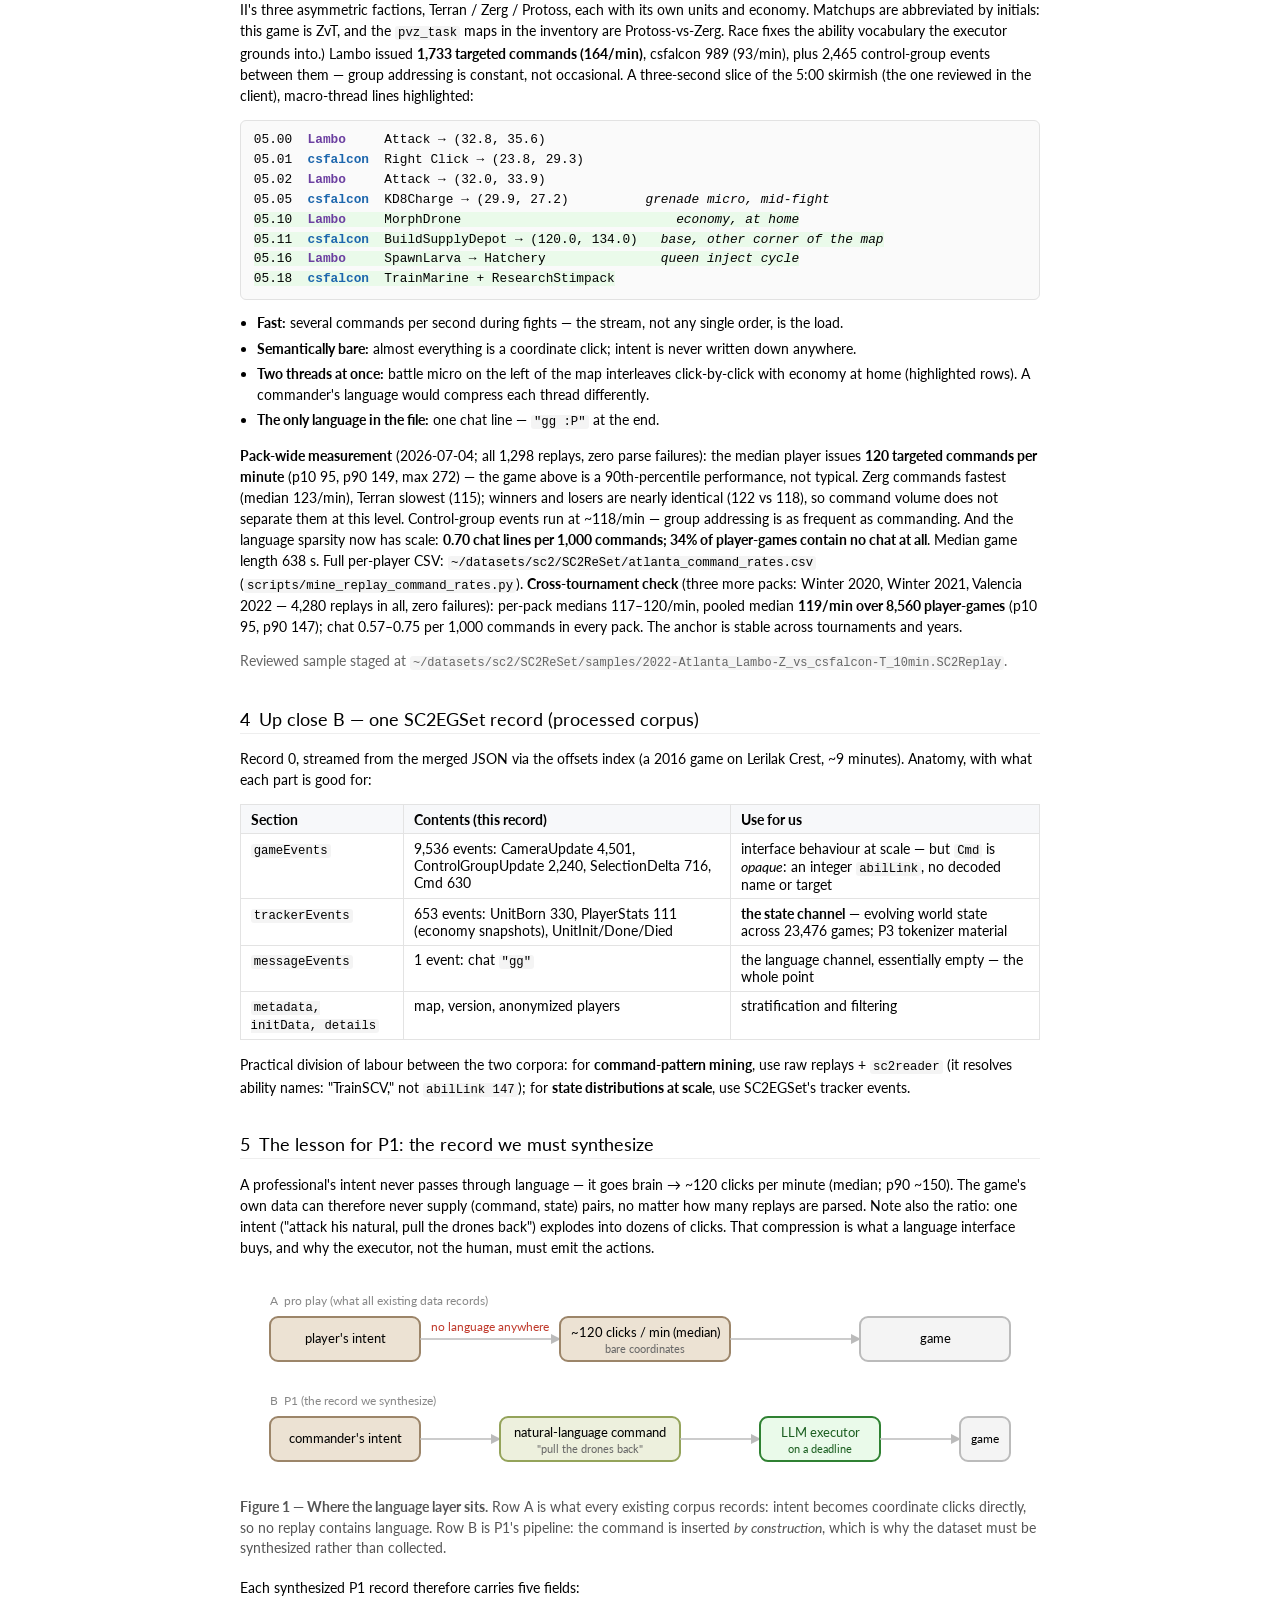
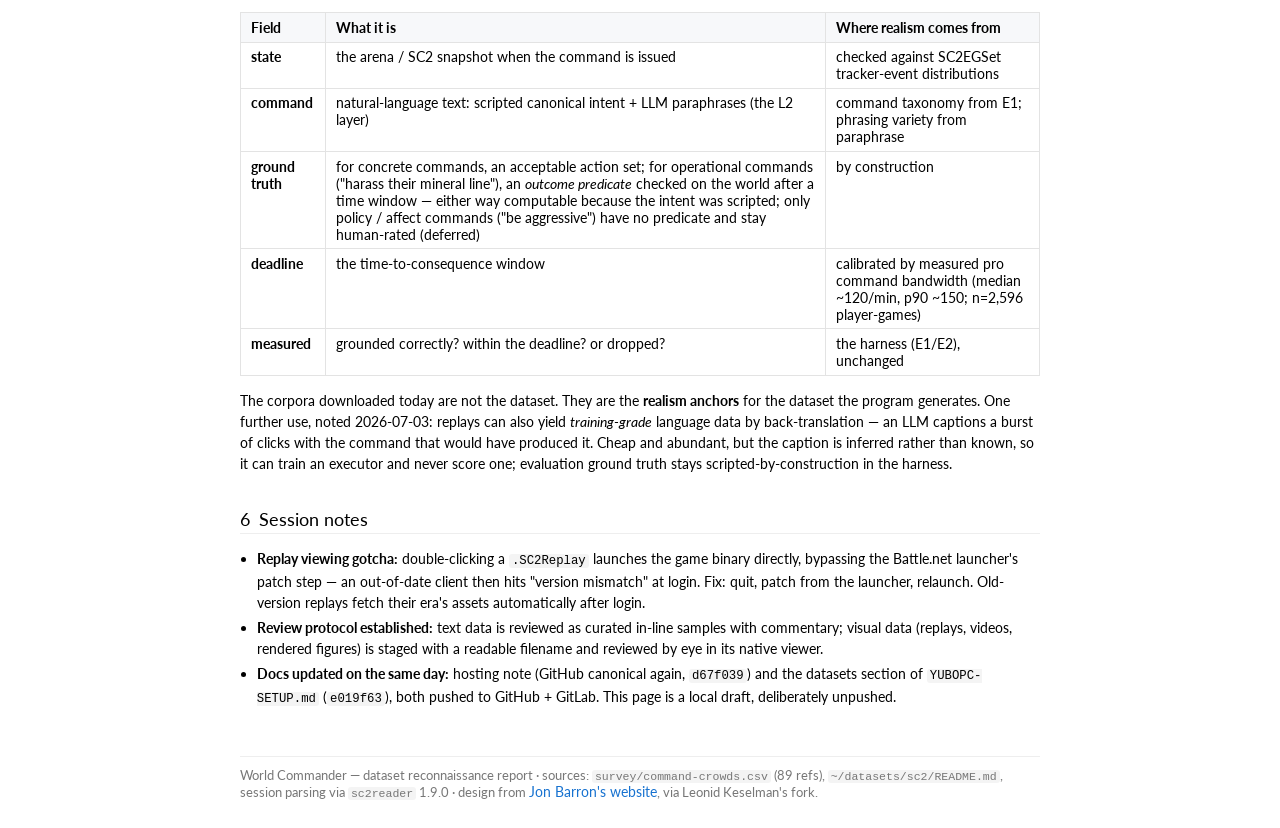
==== commit dc075f4b: "datasets+log: pooled cross-tournament anchor (119/min, n=8,560); overnight log Three more SC2ReSet p" ====
--- a/datasets.html
+++ b/datasets.html
@@ -32,7 +32,7 @@
 <header class="mast">
   <h1>World Commander &mdash; Dataset Reconnaissance (P1)</h1>
   <p class="subtitle">What StarCraft II data exists for RL and LLM work, what it looks like up close, and what Project&nbsp;1 must synthesize because no corpus supplies it.</p>
-  <p class="upd"><b>Updated:</b> 2026-07-04, 12:33 AM MDT &middot; public &middot; machine: yubopc</p>
+  <p class="upd"><b>Updated:</b> 2026-07-04, 1:12 AM MDT &middot; public &middot; machine: yubopc</p>
 </header>
 
 <p class="topnav">
@@ -54,8 +54,8 @@
 <i>(language command, game state) &rarr; grounded action</i> &mdash; exists nowhere and must be synthesized;
 that pairing <b>is</b> P1's dataset contribution. The downloaded corpora still earn their disk space, as
 realism anchors: real state distributions for P3's tokenizer, and a measured human command bandwidth
-(median ~120, p90 ~150 targeted commands per minute over 2,596 pro player-games) that calibrates the
-deadline frontier.</p>
+(median ~119, p90 ~147 targeted commands per minute over 8,560 pro player-games, stable across four
+tournaments 2020&ndash;2022) that calibrates the deadline frontier.</p>
 
 <h2>1&ensp;What is now on this machine</h2>
 <table>
@@ -124,7 +124,10 @@
 at ~118/min &mdash; group addressing is as frequent as commanding. And the language sparsity now has scale:
 <b>0.70 chat lines per 1,000 commands; 34% of player-games contain no chat at all</b>. Median game length 638&nbsp;s.
 Full per-player CSV: <code>~/datasets/sc2/SC2ReSet/atlanta_command_rates.csv</code>
-(<code>scripts/mine_replay_command_rates.py</code>).</p>
+(<code>scripts/mine_replay_command_rates.py</code>). <b>Cross-tournament check</b> (three more packs: Winter
+2020, Winter 2021, Valencia 2022 &mdash; 4,280 replays in all, zero failures): per-pack medians 117&ndash;120/min,
+pooled median <b>119/min over 8,560 player-games</b> (p10 95, p90 147); chat 0.57&ndash;0.75 per 1,000 commands
+in every pack. The anchor is stable across tournaments and years.</p>
 <p class="hint">Reviewed sample staged at
 <code>~/datasets/sc2/SC2ReSet/samples/2022-Atlanta_Lambo-Z_vs_csfalcon-T_10min.SC2Replay</code>.</p>
 
